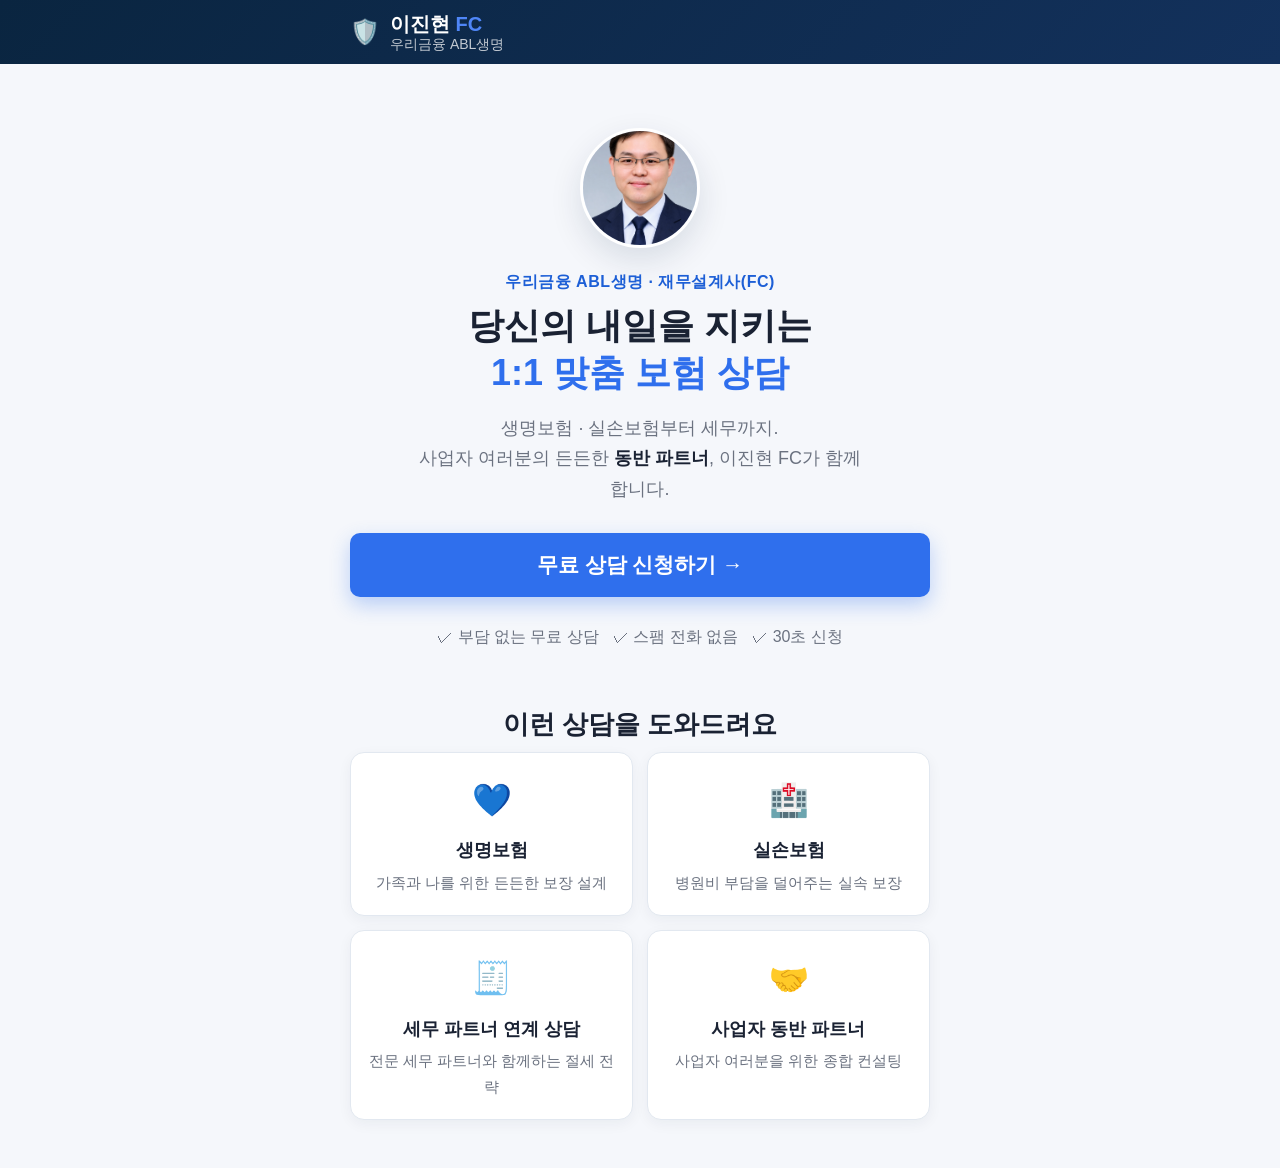
==== index.html @ 25bc1e81 "Update index.html" ====
<!DOCTYPE html>
<html lang="ko">
<head>
  <meta charset="UTF-8" />
  <meta name="viewport" content="width=device-width, initial-scale=1.0" />
  <title>이진현 FC | 우리금융 ABL생명 · 무료 보험 상담</title>
  <meta
    name="description"
    content="우리금융 ABL생명 이진현 FC — 생명보험·실손보험·세무 상담, 사업자 여러분의 동반 파트너. 1:1 무료 맞춤 상담을 신청하세요."
  />

  <style>
    :root {
      --navy-900: #0a2540;
      --navy-800: #0f2f52;
      --navy-700: #13315c;
      --blue-600: #1d5fd6;
      --blue-500: #2f6fed;
      --blue-400: #4f86f7;
      --blue-050: #eaf1fe;
      --ink: #1a2233;
      --muted: #6b7280;
      --line: #e2e8f0;
      --bg: #f5f7fb;
      --white: #ffffff;
      --red: #dc2626;
      --radius: 16px;
      --shadow: 0 12px 32px rgba(10, 37, 64, 0.12);
    }

    * {
      box-sizing: border-box;
    }

    body {
      margin: 0;
      font-family:
        -apple-system, BlinkMacSystemFont, "Segoe UI", Roboto,
        "Apple SD Gothic Neo", "Malgun Gothic", sans-serif;
      color: var(--ink);
      background: var(--bg);
      line-height: 1.7;
      font-size: 18px;
    }

    .container {
      width: 100%;
      max-width: 620px;
      margin: 0 auto;
      padding: 0 20px;
    }

    .site-header {
      position: sticky;
      top: 0;
      z-index: 10;
      color: #fff;
      background: linear-gradient(135deg, var(--navy-900), var(--navy-700));
    }

    .header-inner {
      display: flex;
      align-items: center;
      height: 64px;
    }

    .brand {
      display: flex;
      align-items: center;
      gap: 10px;
    }

    .brand-mark {
      font-size: 24px;
    }

    .brand-text {
      display: flex;
      flex-direction: column;
      line-height: 1.2;
    }

    .brand-text strong {
      font-size: 20px;
      font-weight: 700;
    }

    .brand-text strong em {
      color: var(--blue-400);
      font-style: normal;
    }

    .brand-text small {
      font-size: 14px;
      opacity: 0.75;
    }

    .progress {
      position: relative;
      height: 8px;
      margin: 24px 0 8px;
      overflow: visible;
      background: var(--line);
      border-radius: 999px;
    }

    .progress-bar {
      width: 0;
      height: 100%;
      background: linear-gradient(90deg, var(--blue-500), var(--blue-400));
      border-radius: 999px;
      transition: width 0.35s ease;
    }

    .progress-label {
      position: absolute;
      top: 12px;
      right: 0;
      color: var(--muted);
      font-size: 12px;
    }

    .step {
      margin: 28px 0 48px;
    }

    .card {
      padding: 28px 24px;
      background: var(--white);
      border: 1px solid var(--line);
      border-radius: var(--radius);
      box-shadow: var(--shadow);
    }

    .step h2 {
      margin: 0 0 6px;
      font-size: 26px;
    }

    .hint {
      margin: 0 0 20px;
      color: var(--muted);
      font-size: 17px;
    }

    .hero {
      display: flex;
      flex-direction: column;
      align-items: center;
      padding: 36px 0 8px;
      text-align: center;
    }

    .hero > * {
      width: 100%;
    }

    .hero-photo {
      display: flex;
      justify-content: center;
      margin-bottom: 20px;
    }

    .photo-placeholder {
      display: flex;
      flex-direction: column;
      align-items: center;
      justify-content: center;
      width: 120px;
      height: 120px;
      overflow: hidden;
      color: var(--blue-500);
      background: var(--blue-050);
      border: 3px solid var(--white);
      border-radius: 50%;
      box-shadow: var(--shadow);
    }

    .photo-placeholder img {
      display: block;
      width: 100%;
      height: 100%;
      object-fit: cover;
    }

    .eyebrow {
      margin: 0 0 8px;
      color: var(--blue-600);
      font-size: 16px;
      font-weight: 700;
      letter-spacing: 0.5px;
    }

    .hero h1 {
      margin: 0 0 16px;
      font-size: 36px;
      line-height: 1.3;
    }

    .hero .accent {
      color: var(--blue-500);
    }

    .lead {
      max-width: 460px;
      margin: 0 auto 28px;
      color: var(--muted);
      font-size: 18px;
    }

    .lead strong {
      color: var(--ink);
    }

    .trust {
      display: flex;
      flex-wrap: wrap;
      justify-content: center;
      gap: 14px;
      padding: 0;
      margin: 26px 0 0;
      color: var(--muted);
      font-size: 16px;
      list-style: none;
    }

    .services {
      margin-top: 44px;
    }

    .section-title {
      margin: 0 0 20px;
      font-size: 24px;
      text-align: center;
    }

    .service-grid {
      display: grid;
      grid-template-columns: 1fr 1fr;
      gap: 14px;
    }

    .service-card {
      padding: 20px 16px;
      text-align: center;
      background: var(--white);
      border: 1px solid var(--line);
      border-radius: 14px;
      box-shadow: 0 4px 14px rgba(10, 37, 64, 0.05);
    }

    .service-card .s-ico {
      display: block;
      margin-bottom: 8px;
      font-size: 32px;
    }

    .service-card strong {
      display: block;
      margin-bottom: 4px;
      font-size: 18px;
    }

    .service-card p {
      margin: 0;
      color: var(--muted);
      font-size: 15px;
    }

    .field {
      margin-bottom: 14px;
    }

    .field label {
      display: block;
      margin-bottom: 8px;
      font-size: 17px;
      font-weight: 600;
    }

    input[type="text"],
    input[type="tel"],
    input[type="email"] {
      width: 100%;
      padding: 15px 16px;
      font-size: 18px;
      border: 1.5px solid var(--line);
      border-radius: 10px;
      outline: none;
      transition:
        border-color 0.2s,
        box-shadow 0.2s;
    }

    input:focus {
      border-color: var(--blue-500);
      box-shadow: 0 0 0 3px var(--blue-050);
    }

    .error {
      min-height: 20px;
      margin: 6px 0 0;
      color: var(--red);
      font-size: 15px;
    }

    .options {
      display: grid;
      grid-template-columns: 1fr 1fr;
      gap: 10px;
    }

    .option {
      padding: 15px 12px;
      font-size: 17px;
      text-align: center;
      cursor: pointer;
      background: var(--white);
      border: 1.5px solid var(--line);
      border-radius: 12px;
      transition: all 0.18s;
    }

    .option:hover {
      border-color: var(--blue-400);
    }

    .option.selected {
      color: var(--navy-700);
      font-weight: 600;
      background: var(--blue-050);
      border-color: var(--blue-500);
    }

    .consent-box {
      padding: 16px 18px;
      margin-bottom: 18px;
      font-size: 16px;
      background: var(--bg);
      border-radius: 12px;
    }

    .consent-box p {
      margin: 4px 0;
    }

    .consent-box .small-note {
      margin-top: 10px;
      color: var(--muted);
      font-size: 14px;
    }

    .field.checkbox {
      margin-bottom: 10px;
    }

    .field.checkbox label {
      display: flex;
      align-items: flex-start;
      gap: 8px;
      font-size: 16px;
      font-weight: 400;
      cursor: pointer;
    }

    .field.checkbox input {
      width: 18px;
      height: 18px;
      margin-top: 4px;
    }

    .btn {
      padding: 15px 22px;
      font-size: 18px;
      font-weight: 600;
      cursor: pointer;
      border: none;
      border-radius: 10px;
      transition:
        transform 0.08s,
        background 0.2s;
    }

    .btn:active {
      transform: translateY(1px);
    }

    .btn-primary {
      color: #fff;
      background: var(--blue-500);
    }

    .btn-primary:hover {
      background: var(--blue-600);
    }

    .btn-ghost {
      color: var(--muted);
      background: transparent;
    }

    .btn-ghost:hover {
      color: var(--ink);
    }

    .btn-lg {
      padding: 18px 38px;
      font-size: 21px;
      box-shadow: 0 8px 20px rgba(47, 111, 237, 0.3);
    }

    .actions {
      display: flex;
      align-items: center;
      justify-content: space-between;
      gap: 12px;
      margin-top: 26px;
    }

    .done {
      text-align: center;
    }

    .done-icon {
      margin-bottom: 8px;
      font-size: 56px;
    }

    .summary-box {
      padding: 16px;
      margin: 20px 0;
      font-size: 16px;
      text-align: left;
      background: var(--bg);
      border-radius: 12px;
    }

    .summary-box div {
      display: flex;
      justify-content: space-between;
      padding: 5px 0;
      border-bottom: 1px dashed var(--line);
    }

    .summary-box div:last-child {
      border-bottom: none;
    }

    .summary-box span:last-child {
      font-weight: 600;
    }

    .contact-title {
      margin: 24px 0 14px;
      font-size: 18px;
      font-weight: 600;
      text-align: center;
    }

    .contact-links {
      display: grid;
      grid-template-columns: 1fr 1fr;
      gap: 12px;
    }

    .contact-btn {
      display: flex;
      align-items: center;
      justify-content: center;
      gap: 6px;
      padding: 15px;
      color: #fff;
      font-size: 17px;
      font-weight: 600;
      text-decoration: none;
      border-radius: 12px;
      transition: opacity 0.2s;
    }

    .contact-btn:hover {
      opacity: 0.9;
    }

    .contact-btn.threads {
      background: #101010;
    }

    .contact-btn.insta {
      background: linear-gradient(45deg, #f09433, #dc2743, #bc1888);
    }

    .contact-btn.mail {
      background: #03c75a;
    }

    .contact-btn.blog {
      background: #19ce60;
    }

    .site-footer {
      padding: 24px 0;
      margin-top: 40px;
      color: #fff;
      background: var(--navy-900);
    }

    .footer-contact {
      display: flex;
      flex-wrap: wrap;
      align-items: center;
      justify-content: space-between;
      gap: 12px;
    }

    .footer-name {
      font-size: 16px;
      font-weight: 600;
    }

    .footer-links {
      display: flex;
      gap: 14px;
    }

    .footer-links a {
      font-size: 22px;
      text-decoration: none;
    }

    .footer-note {
      margin: 14px 0 0;
      color: rgba(255, 255, 255, 0.6);
      font-size: 14px;
      text-align: center;
    }

    @media (max-width: 480px) {
      .hero h1 {
        font-size: 30px;
      }

      .service-grid {
        grid-template-columns: 1fr;
      }

      .contact-links {
        grid-template-columns: 1fr;
      }
    }
  </style>
</head>

<body>
  <header class="site-header">
    <div class="container header-inner">
      <div class="brand">
        <span class="brand-mark">🛡️</span>

        <div class="brand-text">
          <strong>이진현 <em>FC</em></strong>
          <small>우리금융 ABL생명</small>
        </div>
      </div>
    </div>
  </header>

  <main class="container">
    <div class="progress" id="progress" hidden>
      <div class="progress-bar" id="progressBar"></div>
      <span class="progress-label" id="progressLabel">1 / 3 단계</span>
    </div>

    <!-- 랜딩 화면 -->
    <section class="step" id="step-landing" data-step="landing">
      <div class="hero">
        <div class="hero-photo">
          <div class="photo-placeholder">
            <img src="profile.jpg" alt="이진현 FC 프로필 사진" />
          </div>
        </div>

        <p class="eyebrow">우리금융 ABL생명 · 재무설계사(FC)</p>

        <h1>
          당신의 내일을 지키는<br />
          <span class="accent">1:1 맞춤 보험 상담</span>
        </h1>

        <p class="lead">
          생명보험 · 실손보험부터 세무까지.<br />
          사업자 여러분의 든든한
          <strong>동반 파트너</strong>,
          이진현 FC가 함께합니다.
        </p>

        <button class="btn btn-primary btn-lg" id="startBtn">
          무료 상담 신청하기 →
        </button>

        <ul class="trust">
          <li>✓ 부담 없는 무료 상담</li>
          <li>✓ 스팸 전화 없음</li>
          <li>✓ 30초 신청</li>
        </ul>
      </div>

      <div class="services">
        <h2 class="section-title">이런 상담을 도와드려요</h2>

        <div class="service-grid">
          <div class="service-card">
            <span class="s-ico">💙</span>
            <strong>생명보험</strong>
            <p>가족과 나를 위한 든든한 보장 설계</p>
          </div>

          <div class="service-card">
            <span class="s-ico">🏥</span>
            <strong>실손보험</strong>
            <p>병원비 부담을 덜어주는 실속 보장</p>
          </div>

          <div class="service-card">
            <span class="s-ico">🧾</span>
            <strong>세무 파트너 연계 상담</strong>
            <p>전문 세무 파트너와 함께하는 절세 전략</p>
          </div>

          <div class="service-card">
            <span class="s-ico">🤝</span>
            <strong>사업자 동반 파트너</strong>
            <p>사업자 여러분을 위한 종합 컨설팅</p>
          </div>
        </div>
      </div>
    </section>

    <!-- 설문 1: 기본 정보 -->
    <section class="step card" id="step-1" data-step="1" hidden>
      <h2>기본 정보를 알려주세요</h2>
      <p class="hint">맞춤 상담을 위해 필요한 정보입니다.</p>

      <div class="field">
        <label for="name">이름</label>
        <input type="text" id="name" placeholder="홍길동" />
        <p class="error" id="err-name" role="alert"></p>
      </div>

      <div class="field">
        <label for="phone">연락처</label>
        <input
          type="tel"
          id="phone"
          placeholder="010-1234-5678"
          inputmode="numeric"
        />
        <p class="error" id="err-phone" role="alert"></p>
      </div>

      <div class="field">
        <label for="email">이메일</label>
        <input
          type="email"
          id="email"
          placeholder="example@naver.com"
          inputmode="email"
        />
        <p class="error" id="err-email" role="alert"></p>
      </div>

      <div class="actions">
        <button class="btn btn-ghost" data-goto="landing">← 이전</button>
        <button class="btn btn-primary" data-next="1">다음 →</button>
      </div>
    </section>

    <!-- 설문 2: 상세 정보 -->
    <section class="step card" id="step-2" data-step="2" hidden>
      <h2>조금 더 알려주세요</h2>
      <p class="hint">
        정확한 보장 분석과 조회를 위해 필요한 정보입니다.
      </p>

      <div class="field">
        <label>성별</label>

        <div class="options" id="genderOptions">
          <button type="button" class="option" data-value="male">
            남성
          </button>

          <button type="button" class="option" data-value="female">
            여성
          </button>
        </div>

        <p class="error" id="err-gender" role="alert"></p>
      </div>

      <div class="field">
        <label>흡연 여부</label>

        <div class="options" id="smokingOptions">
          <button type="button" class="option" data-value="non">
            비흡연
          </button>

          <button type="button" class="option" data-value="smoker">
            흡연
          </button>
        </div>

        <p class="error" id="err-smoking" role="alert"></p>
      </div>

      <div class="field">
        <label>운전 경력</label>

        <div class="options" id="drivingOptions">
          <button type="button" class="option" data-value="none">
            운전 안 함
          </button>

          <button type="button" class="option" data-value="new">
            1년 미만
          </button>

          <button type="button" class="option" data-value="mid">
            1~5년
          </button>

          <button type="button" class="option" data-value="exp">
            5년 이상
          </button>
        </div>

        <p class="error" id="err-driving" role="alert"></p>
      </div>

      <div class="field">
        <label for="job">직업</label>
        <input
          type="text"
          id="job"
          placeholder="예: 자영업, 회사원, 프리랜서"
        />
        <p class="error" id="err-job" role="alert"></p>
      </div>

      <div class="actions">
        <button class="btn btn-ghost" data-goto="1">← 이전</button>
        <button class="btn btn-primary" data-next="2">다음 →</button>
      </div>
    </section>

    <!-- 설문 3: 개인정보 동의 -->
    <section class="step card" id="step-3" data-step="3" hidden>
      <h2>개인정보 수집·이용 동의</h2>
      <p class="hint">
        상담 진행을 위해 아래 동의가 필요합니다.
      </p>

      <div class="consent-box">
        <p>
          <strong>수집 항목:</strong>
          이름, 연락처, 이메일, 성별, 흡연 여부, 운전 경력, 직업
        </p>

        <p>
          <strong>수집 목적:</strong>
          맞춤형 보험 상담 및 보장 분석, 상담 연락
        </p>

        <p>
          <strong>보유 기간:</strong>
          상담 완료 후 1년 보관 후 파기
        </p>

        <p class="small-note">
          ※ 건강 관련 정보(흡연 여부 등)는 민감정보로,
          별도 동의 시에만 수집됩니다.
        </p>
      </div>

      <div class="field checkbox">
        <label>
          <input type="checkbox" id="agreePrivacy" />
          <span>(필수) 개인정보 수집·이용에 동의합니다</span>
        </label>
      </div>

      <div class="field checkbox">
        <label>
          <input type="checkbox" id="agreeSensitive" />
          <span>
            (필수) 민감정보(건강·흡연 등) 수집·이용에 동의합니다
          </span>
        </label>
      </div>

      <div class="field checkbox">
        <label>
          <input type="checkbox" id="agreeMarketing" />
          <span>(선택) 상품·이벤트 안내 수신에 동의합니다</span>
        </label>
      </div>

      <p class="error" id="err-agree" role="alert"></p>

      <div class="actions">
        <button class="btn btn-ghost" data-goto
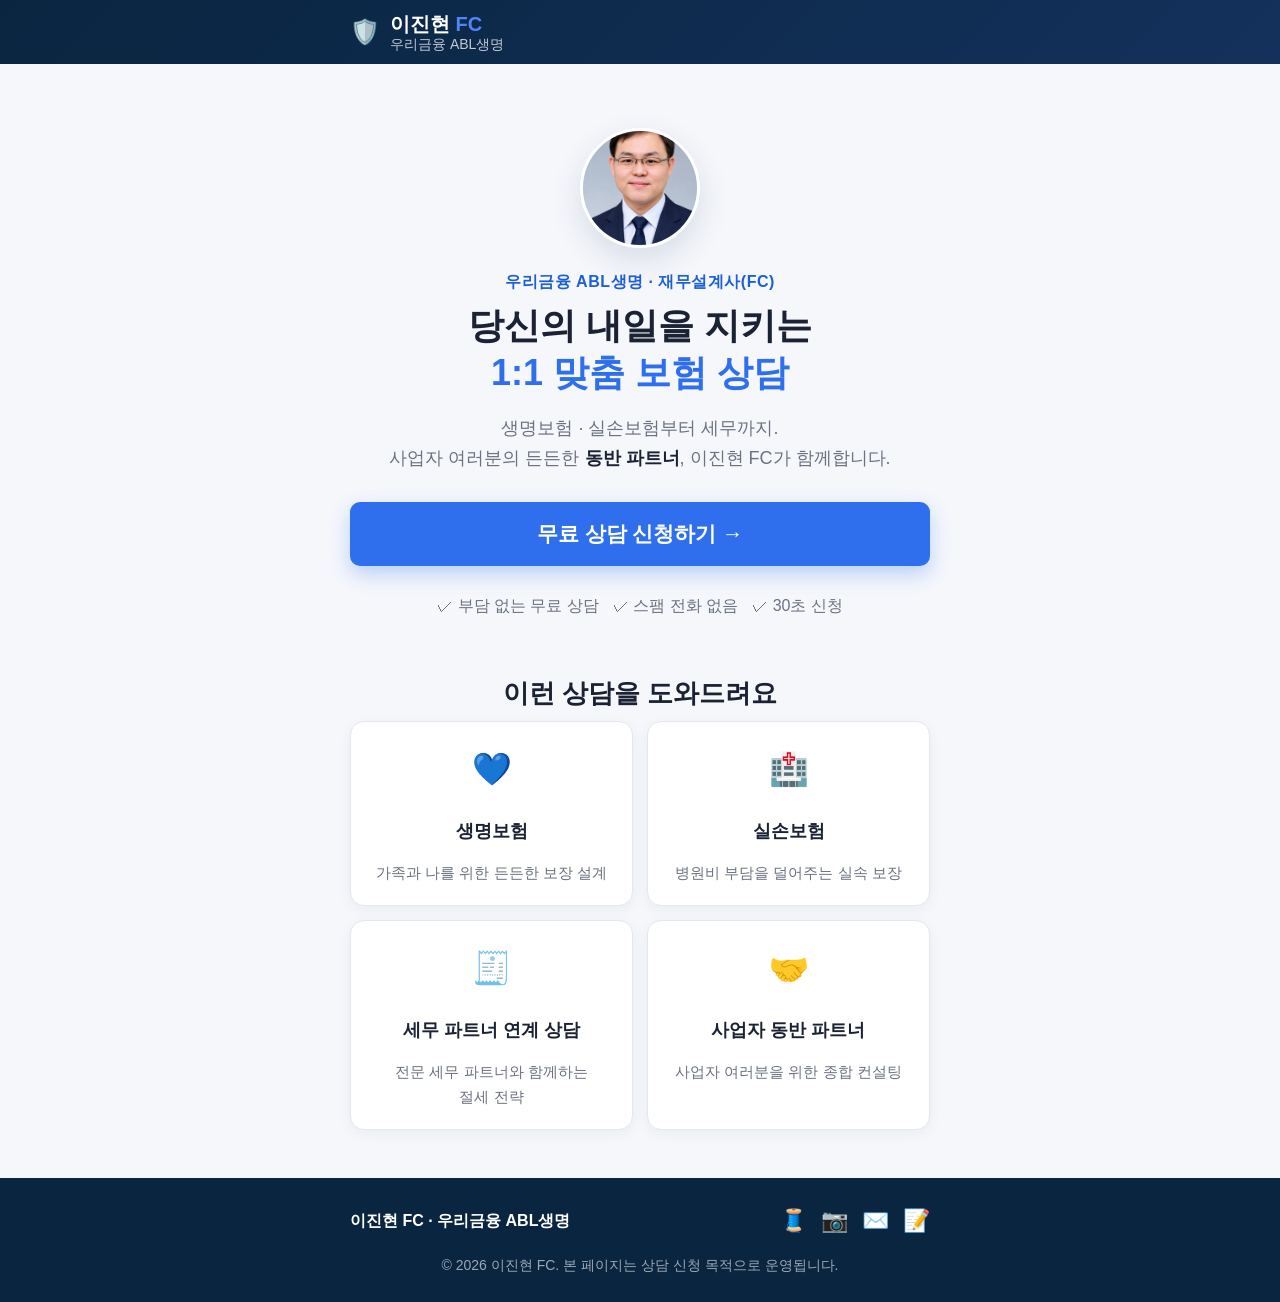
==== commit 5347fc43: "Update index.html" ====
--- a/index.html
+++ b/index.html
@@ -12,7 +12,6 @@
   <style>
     :root {
       --navy-900: #0a2540;
-      --navy-800: #0f2f52;
       --navy-700: #13315c;
       --blue-600: #1d5fd6;
       --blue-500: #2f6fed;
@@ -34,13 +33,15 @@
 
     body {
       margin: 0;
+      color: var(--ink);
       font-family:
         -apple-system, BlinkMacSystemFont, "Segoe UI", Roboto,
         "Apple SD Gothic Neo", "Malgun Gothic", sans-serif;
-      color: var(--ink);
+      font-size: 18px;
+      line-height: 1.7;
+      word-break: keep-all;
+      overflow-wrap: break-word;
       background: var(--bg);
-      line-height: 1.7;
-      font-size: 18px;
     }
 
     .container {
@@ -55,7 +56,11 @@
       top: 0;
       z-index: 10;
       color: #fff;
-      background: linear-gradient(135deg, var(--navy-900), var(--navy-700));
+      background: linear-gradient(
+        135deg,
+        var(--navy-900),
+        var(--navy-700)
+      );
     }
 
     .header-inner {
@@ -99,7 +104,6 @@
       position: relative;
       height: 8px;
       margin: 24px 0 8px;
-      overflow: visible;
       background: var(--line);
       border-radius: 999px;
     }
@@ -107,7 +111,11 @@
     .progress-bar {
       width: 0;
       height: 100%;
-      background: linear-gradient(90deg, var(--blue-500), var(--blue-400));
+      background: linear-gradient(
+        90deg,
+        var(--blue-500),
+        var(--blue-400)
+      );
       border-radius: 999px;
       transition: width 0.35s ease;
     }
@@ -135,12 +143,15 @@
     .step h2 {
       margin: 0 0 6px;
       font-size: 26px;
+      word-break: keep-all;
+      text-wrap: balance;
     }
 
     .hint {
       margin: 0 0 20px;
       color: var(--muted);
       font-size: 17px;
+      word-break: keep-all;
     }
 
     .hero {
@@ -163,13 +174,11 @@
 
     .photo-placeholder {
       display: flex;
-      flex-direction: column;
       align-items: center;
       justify-content: center;
       width: 120px;
       height: 120px;
       overflow: hidden;
-      color: var(--blue-500);
       background: var(--blue-050);
       border: 3px solid var(--white);
       border-radius: 50%;
@@ -189,12 +198,15 @@
       font-size: 16px;
       font-weight: 700;
       letter-spacing: 0.5px;
+      word-break: keep-all;
     }
 
     .hero h1 {
       margin: 0 0 16px;
       font-size: 36px;
       line-height: 1.3;
+      word-break: keep-all;
+      text-wrap: balance;
     }
 
     .hero .accent {
@@ -202,10 +214,12 @@
     }
 
     .lead {
-      max-width: 460px;
+      max-width: 520px;
       margin: 0 auto 28px;
       color: var(--muted);
       font-size: 18px;
+      word-break: keep-all;
+      text-wrap: pretty;
     }
 
     .lead strong {
@@ -221,6 +235,7 @@
       margin: 26px 0 0;
       color: var(--muted);
       font-size: 16px;
+      word-break: keep-all;
       list-style: none;
     }
 
@@ -232,6 +247,7 @@
       margin: 0 0 20px;
       font-size: 24px;
       text-align: center;
+      word-break: keep-all;
     }
 
     .service-grid {
@@ -241,7 +257,11 @@
     }
 
     .service-card {
-      padding: 20px 16px;
+      display: flex;
+      flex-direction: column;
+      align-items: center;
+      min-width: 0;
+      padding: 20px 14px;
       text-align: center;
       background: var(--white);
       border: 1px solid var(--line);
@@ -256,15 +276,24 @@
     }
 
     .service-card strong {
-      display: block;
+      display: flex;
+      align-items: center;
+      justify-content: center;
+      min-height: 52px;
       margin-bottom: 4px;
       font-size: 18px;
+      line-height: 1.45;
+      word-break: keep-all;
+      text-wrap: balance;
     }
 
     .service-card p {
       margin: 0;
       color: var(--muted);
       font-size: 15px;
+      line-height: 1.65;
+      word-break: keep-all;
+      text-wrap: pretty;
     }
 
     .field {
@@ -276,6 +305,7 @@
       margin-bottom: 8px;
       font-size: 17px;
       font-weight: 600;
+      word-break: keep-all;
     }
 
     input[type="text"],
@@ -314,6 +344,7 @@
       padding: 15px 12px;
       font-size: 17px;
       text-align: center;
+      word-break: keep-all;
       cursor: pointer;
       background: var(--white);
       border: 1.5px solid var(--line);
@@ -336,6 +367,7 @@
       padding: 16px 18px;
       margin-bottom: 18px;
       font-size: 16px;
+      word-break: keep-all;
       background: var(--bg);
       border-radius: 12px;
     }
@@ -364,6 +396,7 @@
     }
 
     .field.checkbox input {
+      flex: 0 0 auto;
       width: 18px;
       height: 18px;
       margin-top: 4px;
@@ -373,6 +406,7 @@
       padding: 15px 22px;
       font-size: 18px;
       font-weight: 600;
+      word-break: keep-all;
       cursor: pointer;
       border: none;
       border-radius: 10px;
@@ -438,6 +472,7 @@
     .summary-box div {
       display: flex;
       justify-content: space-between;
+      gap: 12px;
       padding: 5px 0;
       border-bottom: 1px dashed var(--line);
     }
@@ -448,6 +483,7 @@
 
     .summary-box span:last-child {
       font-weight: 600;
+      text-align: right;
     }
 
     .contact-title {
@@ -455,6 +491,7 @@
       font-size: 18px;
       font-weight: 600;
       text-align: center;
+      word-break: keep-all;
     }
 
     .contact-links {
@@ -472,6 +509,8 @@
       color: #fff;
       font-size: 17px;
       font-weight: 600;
+      text-align: center;
+      word-break: keep-all;
       text-decoration: none;
       border-radius: 12px;
       transition: opacity 0.2s;
@@ -486,7 +525,12 @@
     }
 
     .contact-btn.insta {
-      background: linear-gradient(45deg, #f09433, #dc2743, #bc1888);
+      background: linear-gradient(
+        45deg,
+        #f09433,
+        #dc2743,
+        #bc1888
+      );
     }
 
     .contact-btn.mail {
@@ -515,6 +559,7 @@
     .footer-name {
       font-size: 16px;
       font-weight: 600;
+      word-break: keep-all;
     }
 
     .footer-links {
@@ -532,19 +577,42 @@
       color: rgba(255, 255, 255, 0.6);
       font-size: 14px;
       text-align: center;
+      word-break: keep-all;
     }
 
     @media (max-width: 480px) {
+      body {
+        font-size: 17px;
+      }
+
       .hero h1 {
         font-size: 30px;
       }
 
+      .lead {
+        font-size: 17px;
+      }
+
       .service-grid {
         grid-template-columns: 1fr;
       }
 
+      .service-card strong {
+        min-height: auto;
+      }
+
       .contact-links {
         grid-template-columns: 1fr;
+      }
+
+      .actions {
+        align-items: stretch;
+      }
+
+      .actions .btn {
+        flex: 1;
+        padding-left: 12px;
+        padding-right: 12px;
       }
     }
   </style>
@@ -570,16 +638,21 @@
       <span class="progress-label" id="progressLabel">1 / 3 단계</span>
     </div>
 
-    <!-- 랜딩 화면 -->
-    <section class="step" id="step-landing" data-step="landing">
+    <!-- 첫 화면 -->
+    <section class="step" id="step-landing">
       <div class="hero">
         <div class="hero-photo">
           <div class="photo-placeholder">
-            <img src="profile.jpg" alt="이진현 FC 프로필 사진" />
+            <img
+              src="profile.jpg"
+              alt="이진현 FC 프로필 사진"
+            />
           </div>
         </div>
 
-        <p class="eyebrow">우리금융 ABL생명 · 재무설계사(FC)</p>
+        <p class="eyebrow">
+          우리금융 ABL생명 · 재무설계사(FC)
+        </p>
 
         <h1>
           당신의 내일을 지키는<br />
@@ -593,7 +666,11 @@
           이진현 FC가 함께합니다.
         </p>
 
-        <button class="btn btn-primary btn-lg" id="startBtn">
+        <button
+          type="button"
+          class="btn btn-primary btn-lg"
+          id="startBtn"
+        >
           무료 상담 신청하기 →
         </button>
 
@@ -605,7 +682,9 @@
       </div>
 
       <div class="services">
-        <h2 class="section-title">이런 상담을 도와드려요</h2>
+        <h2 class="section-title">
+          이런 상담을 도와드려요
+        </h2>
 
         <div class="service-grid">
           <div class="service-card">
@@ -635,14 +714,20 @@
       </div>
     </section>
 
-    <!-- 설문 1: 기본 정보 -->
-    <section class="step card" id="step-1" data-step="1" hidden>
+    <!-- 설문 1 -->
+    <section class="step card" id="step-1" hidden>
       <h2>기본 정보를 알려주세요</h2>
-      <p class="hint">맞춤 상담을 위해 필요한 정보입니다.</p>
+      <p class="hint">
+        맞춤 상담을 위해 필요한 정보입니다.
+      </p>
 
       <div class="field">
         <label for="name">이름</label>
-        <input type="text" id="name" placeholder="홍길동" />
+        <input
+          type="text"
+          id="name"
+          placeholder="홍길동"
+        />
         <p class="error" id="err-name" role="alert"></p>
       </div>
 
@@ -669,13 +754,26 @@
       </div>
 
       <div class="actions">
-        <button class="btn btn-ghost" data-goto="landing">← 이전</button>
-        <button class="btn btn-primary" data-next="1">다음 →</button>
+        <button
+          type="button"
+          class="btn btn-ghost"
+          data-goto="landing"
+        >
+          ← 이전
+        </button>
+
+        <button
+          type="button"
+          class="btn btn-primary"
+          data-next="1"
+        >
+          다음 →
+        </button>
       </div>
     </section>
 
-    <!-- 설문 2: 상세 정보 -->
-    <section class="step card" id="step-2" data-step="2" hidden>
+    <!-- 설문 2 -->
+    <section class="step card" id="step-2" hidden>
       <h2>조금 더 알려주세요</h2>
       <p class="hint">
         정확한 보장 분석과 조회를 위해 필요한 정보입니다.
@@ -685,11 +783,19 @@
         <label>성별</label>
 
         <div class="options" id="genderOptions">
-          <button type="button" class="option" data-value="male">
+          <button
+            type="button"
+            class="option"
+            data-value="male"
+          >
             남성
           </button>
 
-          <button type="button" class="option" data-value="female">
+          <button
+            type="button"
+            class="option"
+            data-value="female"
+          >
             여성
           </button>
         </div>
@@ -701,11 +807,19 @@
         <label>흡연 여부</label>
 
         <div class="options" id="smokingOptions">
-          <button type="button" class="option" data-value="non">
+          <button
+            type="button"
+            class="option"
+            data-value="non"
+          >
             비흡연
           </button>
 
-          <button type="button" class="option" data-value="smoker">
+          <button
+            type="button"
+            class="option"
+            data-value="smoker"
+          >
             흡연
           </button>
         </div>
@@ -717,19 +831,35 @@
         <label>운전 경력</label>
 
         <div class="options" id="drivingOptions">
-          <button type="button" class="option" data-value="none">
+          <button
+            type="button"
+            class="option"
+            data-value="none"
+          >
             운전 안 함
           </button>
 
-          <button type="button" class="option" data-value="new">
+          <button
+            type="button"
+            class="option"
+            data-value="new"
+          >
             1년 미만
           </button>
 
-          <button type="button" class="option" data-value="mid">
+          <button
+            type="button"
+            class="option"
+            data-value="mid"
+          >
             1~5년
           </button>
 
-          <button type="button" class="option" data-value="exp">
+          <button
+            type="button"
+            class="option"
+            data-value="exp"
+          >
             5년 이상
           </button>
         </div>
@@ -748,13 +878,26 @@
       </div>
 
       <div class="actions">
-        <button class="btn btn-ghost" data-goto="1">← 이전</button>
-        <button class="btn btn-primary" data-next="2">다음 →</button>
+        <button
+          type="button"
+          class="btn btn-ghost"
+          data-goto="1"
+        >
+          ← 이전
+        </button>
+
+        <button
+          type="button"
+          class="btn btn-primary"
+          data-next="2"
+        >
+          다음 →
+        </button>
       </div>
     </section>
 
-    <!-- 설문 3: 개인정보 동의 -->
-    <section class="step card" id="step-3" data-step="3" hidden>
+    <!-- 설문 3 -->
+    <section class="step card" id="step-3" hidden>
       <h2>개인정보 수집·이용 동의</h2>
       <p class="hint">
         상담 진행을 위해 아래 동의가 필요합니다.
@@ -763,7 +906,8 @@
       <div class="consent-box">
         <p>
           <strong>수집 항목:</strong>
-          이름, 연락처, 이메일, 성별, 흡연 여부, 운전 경력, 직업
+          이름, 연락처, 이메일, 성별, 흡연 여부,
+          운전 경력, 직업
         </p>
 
         <p>
@@ -784,28 +928,559 @@
 
       <div class="field checkbox">
         <label>
-          <input type="checkbox" id="agreePrivacy" />
-          <span>(필수) 개인정보 수집·이용에 동의합니다</span>
+          <input
+            type="checkbox"
+            id="agreePrivacy"
+          />
+          <span>
+            (필수) 개인정보 수집·이용에 동의합니다
+          </span>
         </label>
       </div>
 
       <div class="field checkbox">
         <label>
-          <input type="checkbox" id="agreeSensitive" />
+          <input
+            type="checkbox"
+            id="agreeSensitive"
+          />
           <span>
-            (필수) 민감정보(건강·흡연 등) 수집·이용에 동의합니다
+            (필수) 민감정보(건강·흡연 등)
+            수집·이용에 동의합니다
           </span>
         </label>
       </div>
 
       <div class="field checkbox">
         <label>
-          <input type="checkbox" id="agreeMarketing" />
-          <span>(선택) 상품·이벤트 안내 수신에 동의합니다</span>
+          <input
+            type="checkbox"
+            id="agreeMarketing"
+          />
+          <span>
+            (선택) 상품·이벤트 안내 수신에 동의합니다
+          </span>
         </label>
       </div>
 
       <p class="error" id="err-agree" role="alert"></p>
 
       <div class="actions">
-        <button class="btn btn-ghost" data-goto
+        <button
+          type="button"
+          class="btn btn-ghost"
+          data-goto="2"
+        >
+          ← 이전
+        </button>
+
+        <button
+          type="button"
+          class="btn btn-primary"
+          data-next="3"
+        >
+          상담 신청 완료 →
+        </button>
+      </div>
+    </section>
+
+    <!-- 완료 화면 -->
+    <section class="step card done" id="step-done" hidden>
+      <div class="done-icon">🎉</div>
+
+      <h2>상담 신청이 완료되었어요!</h2>
+
+      <p class="hint">
+        <strong id="doneName">고객</strong>님,
+        접수해 주셔서 감사합니다.<br />
+        이진현 FC가 확인 후 곧 연락드리겠습니다.
+      </p>
+
+      <div class="summary-box" id="summaryBox"></div>
+
+      <p class="contact-title">
+        지금 바로 연락하고 싶으신가요?
+      </p>
+
+      <div class="contact-links">
+        <a
+          class="contact-btn threads"
+          href="https://www.threads.net/@jimlee2017"
+          target="_blank"
+          rel="noopener"
+        >
+          🧵 스레드 DM
+        </a>
+
+        <a
+          class="contact-btn insta"
+          href="https://www.instagram.com/jimlee2017"
+          target="_blank"
+          rel="noopener"
+        >
+          📷 인스타 DM
+        </a>
+
+        <a
+          class="contact-btn mail"
+          href="mailto:hjw1997@naver.com"
+        >
+          ✉️ 이메일 보내기
+        </a>
+
+        <a
+          class="contact-btn blog"
+          href="https://blog.naver.com/hjw1997"
+          target="_blank"
+          rel="noopener"
+        >
+          📝 네이버 블로그
+        </a>
+      </div>
+
+      <button
+        type="button"
+        class="btn btn-ghost"
+        data-goto="landing"
+        style="margin-top: 20px"
+      >
+        처음으로
+      </button>
+    </section>
+  </main>
+
+  <footer class="site-footer">
+    <div class="container">
+      <div class="footer-contact">
+        <span class="footer-name">
+          이진현 FC · 우리금융 ABL생명
+        </span>
+
+        <div class="footer-links">
+          <a
+            href="https://www.threads.net/@jimlee2017"
+            target="_blank"
+            rel="noopener"
+            aria-label="스레드"
+          >
+            🧵
+          </a>
+
+          <a
+            href="https://www.instagram.com/jimlee2017"
+            target="_blank"
+            rel="noopener"
+            aria-label="인스타그램"
+          >
+            📷
+          </a>
+
+          <a
+            href="mailto:hjw1997@naver.com"
+            aria-label="이메일"
+          >
+            ✉️
+          </a>
+
+          <a
+            href="https://blog.naver.com/hjw1997"
+            target="_blank"
+            rel="noopener"
+            aria-label="블로그"
+          >
+            📝
+          </a>
+        </div>
+      </div>
+
+      <p class="footer-note">
+        © 2026 이진현 FC. 본 페이지는 상담 신청 목적으로 운영됩니다.
+      </p>
+    </div>
+  </footer>
+
+  <script>
+    const state = {
+      name: "",
+      phone: "",
+      email: "",
+      gender: null,
+      smoking: null,
+      driving: null,
+      job: "",
+    };
+
+    const GENDER_LABELS = {
+      male: "남성",
+      female: "여성",
+    };
+
+    const SMOKING_LABELS = {
+      non: "비흡연",
+      smoker: "흡연",
+    };
+
+    const DRIVING_LABELS = {
+      none: "운전 안 함",
+      new: "1년 미만",
+      mid: "1~5년",
+      exp: "5년 이상",
+    };
+
+    const steps = document.querySelectorAll(".step");
+    const progress = document.getElementById("progress");
+    const progressBar = document.getElementById("progressBar");
+    const progressLabel = document.getElementById("progressLabel");
+
+    function showStep(id) {
+      steps.forEach((step) => {
+        step.hidden = true;
+      });
+
+      const selectedStep =
+        document.getElementById("step-" + id);
+
+      if (selectedStep) {
+        selectedStep.hidden = false;
+      }
+
+      const surveySteps = {
+        "1": 1,
+        "2": 2,
+        "3": 3,
+      };
+
+      if (surveySteps[id]) {
+        const currentStep = surveySteps[id];
+
+        progress.hidden = false;
+        progressBar.style.width =
+          (currentStep / 3) * 100 + "%";
+
+        progressLabel.textContent =
+          currentStep + " / 3 단계";
+      } else {
+        progress.hidden = true;
+      }
+
+      window.scrollTo({
+        top: 0,
+        behavior: "smooth",
+      });
+    }
+
+    function setError(field, message) {
+      const errorElement =
+        document.getElementById("err-" + field);
+
+      if (errorElement) {
+        errorElement.textContent = message || "";
+      }
+    }
+
+    function validateStep(step) {
+      if (step === "1") {
+        let isValid = true;
+
+        const name =
+          document.getElementById("name").value.trim();
+
+        if (name.length < 2) {
+          setError(
+            "name",
+            "이름을 정확히 입력해 주세요."
+          );
+          isValid = false;
+        } else {
+          setError("name", "");
+          state.name = name;
+        }
+
+        const phone =
+          document.getElementById("phone").value.trim();
+
+        const phoneDigits =
+          phone.replace(/[^0-9]/g, "");
+
+        if (
+          phoneDigits.length < 10 ||
+          phoneDigits.length > 11
+        ) {
+          setError(
+            "phone",
+            "올바른 연락처를 입력해 주세요."
+          );
+          isValid = false;
+        } else {
+          setError("phone", "");
+          state.phone = phone;
+        }
+
+        const email =
+          document.getElementById("email").value.trim();
+
+        const emailIsValid =
+          /^[^\s@]+@[^\s@]+\.[^\s@]+$/.test(email);
+
+        if (!emailIsValid) {
+          setError(
+            "email",
+            "올바른 이메일 주소를 입력해 주세요."
+          );
+          isValid = false;
+        } else {
+          setError("email", "");
+          state.email = email;
+        }
+
+        return isValid;
+      }
+
+      if (step === "2") {
+        let isValid = true;
+
+        if (!state.gender) {
+          setError(
+            "gender",
+            "성별을 선택해 주세요."
+          );
+          isValid = false;
+        } else {
+          setError("gender", "");
+        }
+
+        if (!state.smoking) {
+          setError(
+            "smoking",
+            "흡연 여부를 선택해 주세요."
+          );
+          isValid = false;
+        } else {
+          setError("smoking", "");
+        }
+
+        if (!state.driving) {
+          setError(
+            "driving",
+            "운전 경력을 선택해 주세요."
+          );
+          isValid = false;
+        } else {
+          setError("driving", "");
+        }
+
+        const job =
+          document.getElementById("job").value.trim();
+
+        if (job.length < 1) {
+          setError(
+            "job",
+            "직업을 입력해 주세요."
+          );
+          isValid = false;
+        } else {
+          setError("job", "");
+          state.job = job;
+        }
+
+        return isValid;
+      }
+
+      if (step === "3") {
+        const agreedPrivacy =
+          document.getElementById(
+            "agreePrivacy"
+          ).checked;
+
+        const agreedSensitive =
+          document.getElementById(
+            "agreeSensitive"
+          ).checked;
+
+        if (!agreedPrivacy || !agreedSensitive) {
+          setError(
+            "agree",
+            "필수 항목에 모두 동의해 주세요."
+          );
+          return false;
+        }
+
+        setError("agree", "");
+        return true;
+      }
+
+      return true;
+    }
+
+    function wireOptions(containerId, stateKey) {
+      const container =
+        document.getElementById(containerId);
+
+      container
+        .querySelectorAll(".option")
+        .forEach((button) => {
+          button.addEventListener("click", () => {
+            container
+              .querySelectorAll(".option")
+              .forEach((option) => {
+                option.classList.remove("selected");
+              });
+
+            button.classList.add("selected");
+            state[stateKey] = button.dataset.value;
+            setError(stateKey, "");
+          });
+        });
+    }
+
+    wireOptions("genderOptions", "gender");
+    wireOptions("smokingOptions", "smoking");
+    wireOptions("drivingOptions", "driving");
+
+    function escapeHtml(value) {
+      const element = document.createElement("div");
+      element.textContent = value;
+      return element.innerHTML;
+    }
+
+    function renderSummary() {
+      document.getElementById(
+        "doneName"
+      ).textContent = state.name;
+
+      const summaryBox =
+        document.getElementById("summaryBox");
+
+      summaryBox.innerHTML =
+        "<div><span>이름</span><span>" +
+        escapeHtml(state.name) +
+        "</span></div>" +
+
+        "<div><span>연락처</span><span>" +
+        escapeHtml(state.phone) +
+        "</span></div>" +
+
+        "<div><span>이메일</span><span>" +
+        escapeHtml(state.email) +
+        "</span></div>" +
+
+        "<div><span>성별</span><span>" +
+        GENDER_LABELS[state.gender] +
+        "</span></div>" +
+
+        "<div><span>흡연 여부</span><span>" +
+        SMOKING_LABELS[state.smoking] +
+        "</span></div>" +
+
+        "<div><span>운전 경력</span><span>" +
+        DRIVING_LABELS[state.driving] +
+        "</span></div>" +
+
+        "<div><span>직업</span><span>" +
+        escapeHtml(state.job) +
+        "</span></div>";
+    }
+
+    document
+      .getElementById("startBtn")
+      .addEventListener("click", () => {
+        showStep("1");
+      });
+
+    document
+      .querySelectorAll("[data-next]")
+      .forEach((button) => {
+        button.addEventListener("click", () => {
+          const step = button.dataset.next;
+
+          if (!validateStep(step)) {
+            return;
+          }
+
+          if (step === "3") {
+            renderSummary();
+            showStep("done");
+          } else {
+            showStep(
+              String(Number(step) + 1)
+            );
+          }
+        });
+      });
+
+    document
+      .querySelectorAll("[data-goto]")
+      .forEach((button) => {
+        button.addEventListener("click", () => {
+          const target = button.dataset.goto;
+
+          if (target === "landing") {
+            resetFunnel();
+          }
+
+          showStep(target);
+        });
+      });
+
+    function resetFunnel() {
+      Object.assign(state, {
+        name: "",
+        phone: "",
+        email: "",
+        gender: null,
+        smoking: null,
+        driving: null,
+        job: "",
+      });
+
+      [
+        "name",
+        "phone",
+        "email",
+        "job",
+      ].forEach((id) => {
+        const element =
+          document.getElementById(id);
+
+        if (element) {
+          element.value = "";
+        }
+      });
+
+      [
+        "agreePrivacy",
+        "agreeSensitive",
+        "agreeMarketing",
+      ].forEach((id) => {
+        const element =
+          document.getElementById(id);
+
+        if (element) {
+          element.checked = false;
+        }
+      });
+
+      document
+        .querySelectorAll(".option.selected")
+        .forEach((option) => {
+          option.classList.remove("selected");
+        });
+
+      [
+        "name",
+        "phone",
+        "email",
+        "gender",
+        "smoking",
+        "driving",
+        "job",
+        "agree",
+      ].forEach((field) => {
+        setError(field, "");
+      });
+    }
+
+    showStep("landing");
+  </script>
+</body>
+</html>
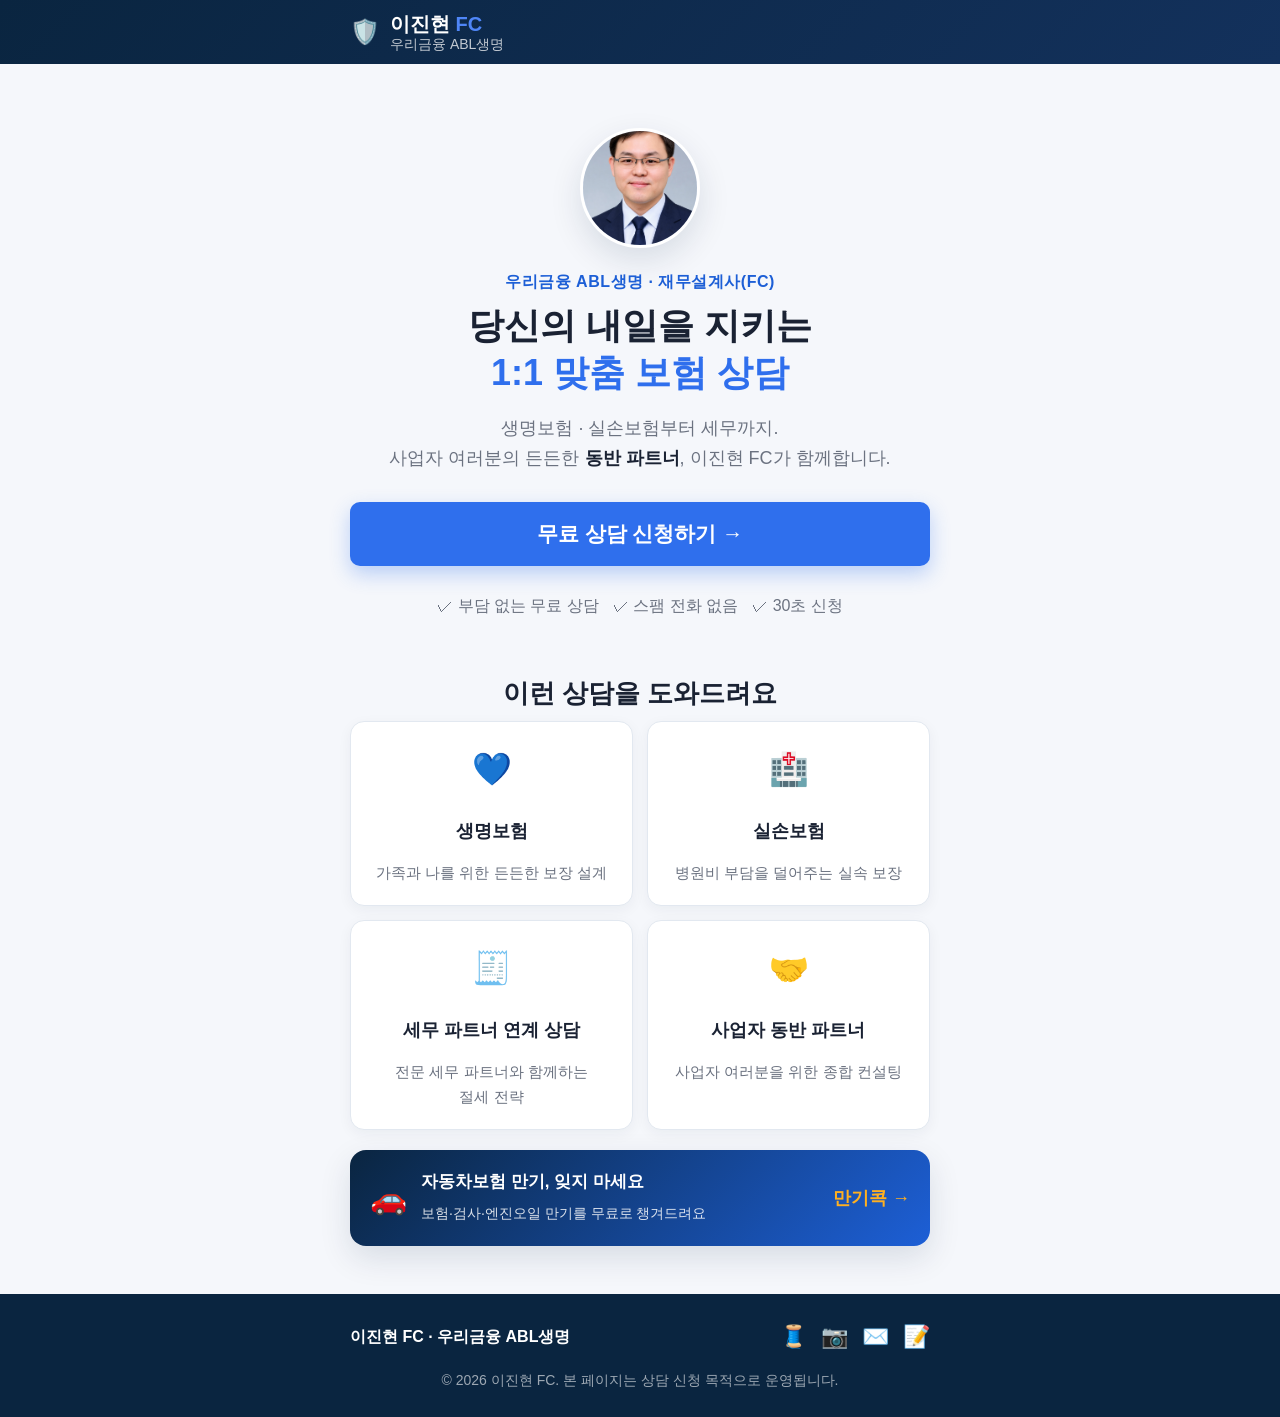
==== commit 06ef2afb: "Add 만기콕 car expiry reminder app and link from home page" ====
--- a/index.html
+++ b/index.html
@@ -243,6 +243,25 @@
       margin-top: 44px;
     }
 
+    .mangikok-card {
+      display: flex;
+      align-items: center;
+      gap: 14px;
+      margin-top: 20px;
+      padding: 18px 20px;
+      color: var(--white);
+      text-decoration: none;
+      background: linear-gradient(135deg, var(--navy-900), var(--blue-600));
+      border-radius: var(--radius);
+      box-shadow: var(--shadow);
+    }
+
+    .mangikok-card .mk-ico { font-size: 30px; }
+    .mangikok-card .mk-text { flex: 1; min-width: 0; }
+    .mangikok-card .mk-text strong { display: block; font-size: 17px; }
+    .mangikok-card .mk-text span { font-size: 14px; opacity: 0.85; }
+    .mangikok-card .mk-go { font-weight: 700; color: #ffb020; white-space: nowrap; }
+
     .section-title {
       margin: 0 0 20px;
       font-size: 24px;
@@ -711,6 +730,15 @@
             <p>사업자 여러분을 위한 종합 컨설팅</p>
           </div>
         </div>
+
+        <a class="mangikok-card" href="car/?utm_source=home">
+          <span class="mk-ico">🚗</span>
+          <span class="mk-text">
+            <strong>자동차보험 만기, 잊지 마세요</strong>
+            <span>보험·검사·엔진오일 만기를 무료로 챙겨드려요</span>
+          </span>
+          <span class="mk-go">만기콕 →</span>
+        </a>
       </div>
     </section>
 
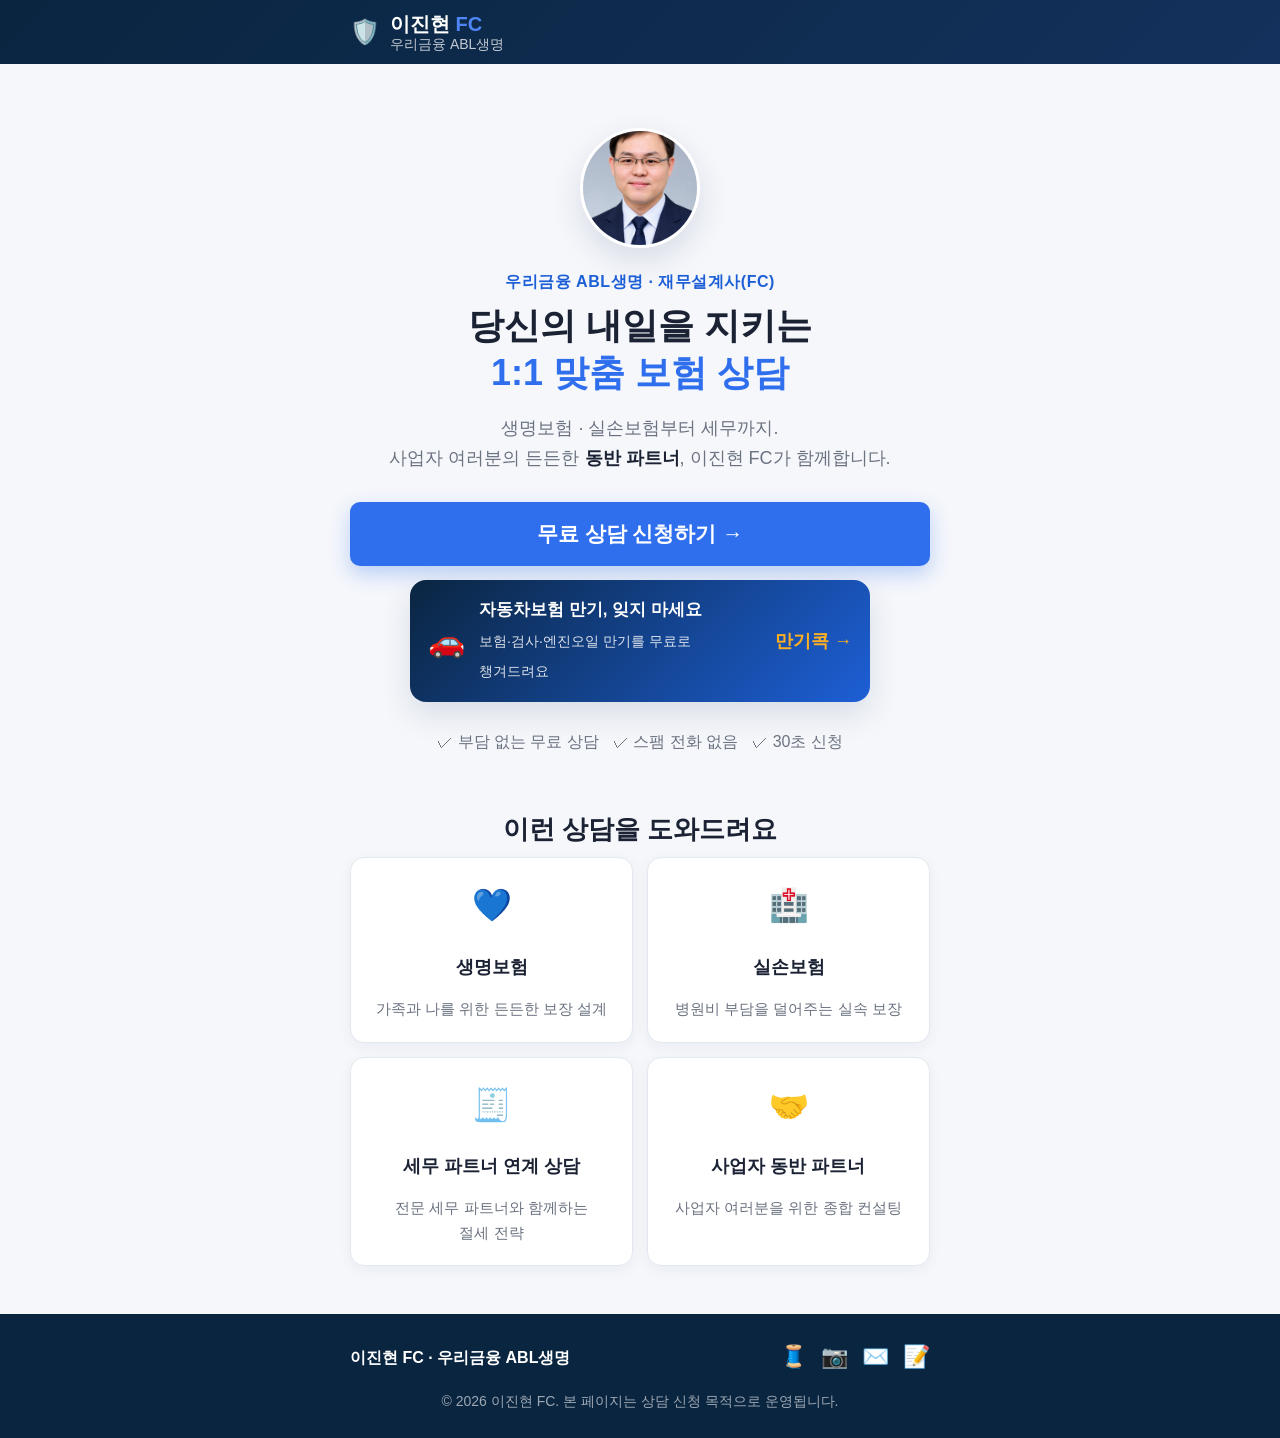
==== commit 071c487a: "Make consult CTAs more prominent: 만기콕 card under hero button, consult prompts after registration" ====
--- a/index.html
+++ b/index.html
@@ -247,8 +247,11 @@
       display: flex;
       align-items: center;
       gap: 14px;
-      margin-top: 20px;
-      padding: 18px 20px;
+      box-sizing: border-box;
+      max-width: 460px;
+      margin: 14px auto 0;
+      padding: 16px 18px;
+      text-align: left;
       color: var(--white);
       text-decoration: none;
       background: linear-gradient(135deg, var(--navy-900), var(--blue-600));
@@ -539,6 +542,12 @@
       opacity: 0.9;
     }
 
+    .contact-btn.kakao {
+      grid-column: 1 / -1;
+      color: #191919;
+      background: #fee500;
+    }
+
     .contact-btn.threads {
       background: #101010;
     }
@@ -693,44 +702,6 @@
           무료 상담 신청하기 →
         </button>
 
-        <ul class="trust">
-          <li>✓ 부담 없는 무료 상담</li>
-          <li>✓ 스팸 전화 없음</li>
-          <li>✓ 30초 신청</li>
-        </ul>
-      </div>
-
-      <div class="services">
-        <h2 class="section-title">
-          이런 상담을 도와드려요
-        </h2>
-
-        <div class="service-grid">
-          <div class="service-card">
-            <span class="s-ico">💙</span>
-            <strong>생명보험</strong>
-            <p>가족과 나를 위한 든든한 보장 설계</p>
-          </div>
-
-          <div class="service-card">
-            <span class="s-ico">🏥</span>
-            <strong>실손보험</strong>
-            <p>병원비 부담을 덜어주는 실속 보장</p>
-          </div>
-
-          <div class="service-card">
-            <span class="s-ico">🧾</span>
-            <strong>세무 파트너 연계 상담</strong>
-            <p>전문 세무 파트너와 함께하는 절세 전략</p>
-          </div>
-
-          <div class="service-card">
-            <span class="s-ico">🤝</span>
-            <strong>사업자 동반 파트너</strong>
-            <p>사업자 여러분을 위한 종합 컨설팅</p>
-          </div>
-        </div>
-
         <a class="mangikok-card" href="car/?utm_source=home">
           <span class="mk-ico">🚗</span>
           <span class="mk-text">
@@ -739,6 +710,44 @@
           </span>
           <span class="mk-go">만기콕 →</span>
         </a>
+
+        <ul class="trust">
+          <li>✓ 부담 없는 무료 상담</li>
+          <li>✓ 스팸 전화 없음</li>
+          <li>✓ 30초 신청</li>
+        </ul>
+      </div>
+
+      <div class="services">
+        <h2 class="section-title">
+          이런 상담을 도와드려요
+        </h2>
+
+        <div class="service-grid">
+          <div class="service-card">
+            <span class="s-ico">💙</span>
+            <strong>생명보험</strong>
+            <p>가족과 나를 위한 든든한 보장 설계</p>
+          </div>
+
+          <div class="service-card">
+            <span class="s-ico">🏥</span>
+            <strong>실손보험</strong>
+            <p>병원비 부담을 덜어주는 실속 보장</p>
+          </div>
+
+          <div class="service-card">
+            <span class="s-ico">🧾</span>
+            <strong>세무 파트너 연계 상담</strong>
+            <p>전문 세무 파트너와 함께하는 절세 전략</p>
+          </div>
+
+          <div class="service-card">
+            <span class="s-ico">🤝</span>
+            <strong>사업자 동반 파트너</strong>
+            <p>사업자 여러분을 위한 종합 컨설팅</p>
+          </div>
+        </div>
       </div>
     </section>
 
@@ -1032,6 +1041,15 @@
 
       <div class="contact-links">
         <a
+          class="contact-btn kakao"
+          href="https://open.kakao.com/o/sLpaz9Pi"
+          target="_blank"
+          rel="noopener"
+        >
+          💬 카카오톡 오픈채팅
+        </a>
+
+        <a
           class="contact-btn threads"
           href="https://www.threads.net/@jimlee2017"
           target="_blank"
@@ -1128,6 +1146,9 @@
   </footer>
 
   <script>
+    // 구글 시트 저장 주소 (Apps Script 웹앱 URL). car/assets/config.js 의 endpoint 와 같은 주소를 넣으세요.
+    const ENDPOINT = "https://script.google.com/macros/s/AKfycbzakPTExNDdpGYg2kQ60V-EV5qto5DmmUxDGHbMhXDGkPb8B59OMfBzgdJMhpwOBHPB9Q/exec";
+
     const state = {
       name: "",
       phone: "",
@@ -1426,8 +1447,7 @@
           }
 
           if (step === "3") {
-            renderSummary();
-            showStep("done");
+            submitConsult(button);
           } else {
             showStep(
               String(Number(step) + 1)
@@ -1449,6 +1469,64 @@
           showStep(target);
         });
       });
+
+    // 010 1234 5678, 010.1234.5678 처럼 입력해도 010-1234-5678 로 맞춰서 보냅니다.
+    function formatPhone(value) {
+      const d = value.replace(/[^0-9]/g, "");
+      if (d.length === 11) return d.slice(0, 3) + "-" + d.slice(3, 7) + "-" + d.slice(7);
+      if (d.length === 10 && d.startsWith("02")) return d.slice(0, 2) + "-" + d.slice(2, 6) + "-" + d.slice(6);
+      if (d.length === 10) return d.slice(0, 3) + "-" + d.slice(3, 6) + "-" + d.slice(6);
+      return value;
+    }
+
+    async function submitConsult(button) {
+      const label = button.textContent;
+      button.disabled = true;
+      button.textContent = "신청 중…";
+
+      const params = new URLSearchParams(location.search);
+      const payload = {
+        type: "home",
+        name: state.name,
+        phone: formatPhone(state.phone),
+        email: state.email,
+        gender: GENDER_LABELS[state.gender],
+        smoking: SMOKING_LABELS[state.smoking],
+        driving: DRIVING_LABELS[state.driving],
+        job: state.job,
+        agreePrivacy: "Y",
+        agreeSensitive: "Y",
+        agreeMarketing: document.getElementById("agreeMarketing").checked ? "Y" : "N",
+        tracking: {
+          utm_source: params.get("utm_source") || "",
+          utm_medium: params.get("utm_medium") || "",
+          utm_campaign: params.get("utm_campaign") || "",
+        },
+      };
+
+      try {
+        if (ENDPOINT) {
+          await fetch(ENDPOINT, {
+            method: "POST",
+            mode: "no-cors",
+            headers: { "Content-Type": "text/plain;charset=utf-8" },
+            body: JSON.stringify(payload),
+          });
+        } else {
+          console.warn("[상담 페이지] ENDPOINT가 비어 있어 신청 내용이 저장되지 않았습니다.", payload);
+        }
+        renderSummary();
+        showStep("done");
+      } catch (error) {
+        setError(
+          "agree",
+          "신청을 보내지 못했어요. 인터넷 연결을 확인하고 다시 눌러주세요."
+        );
+      } finally {
+        button.disabled = false;
+        button.textContent = label;
+      }
+    }
 
     function resetFunnel() {
       Object.assign(state, {
